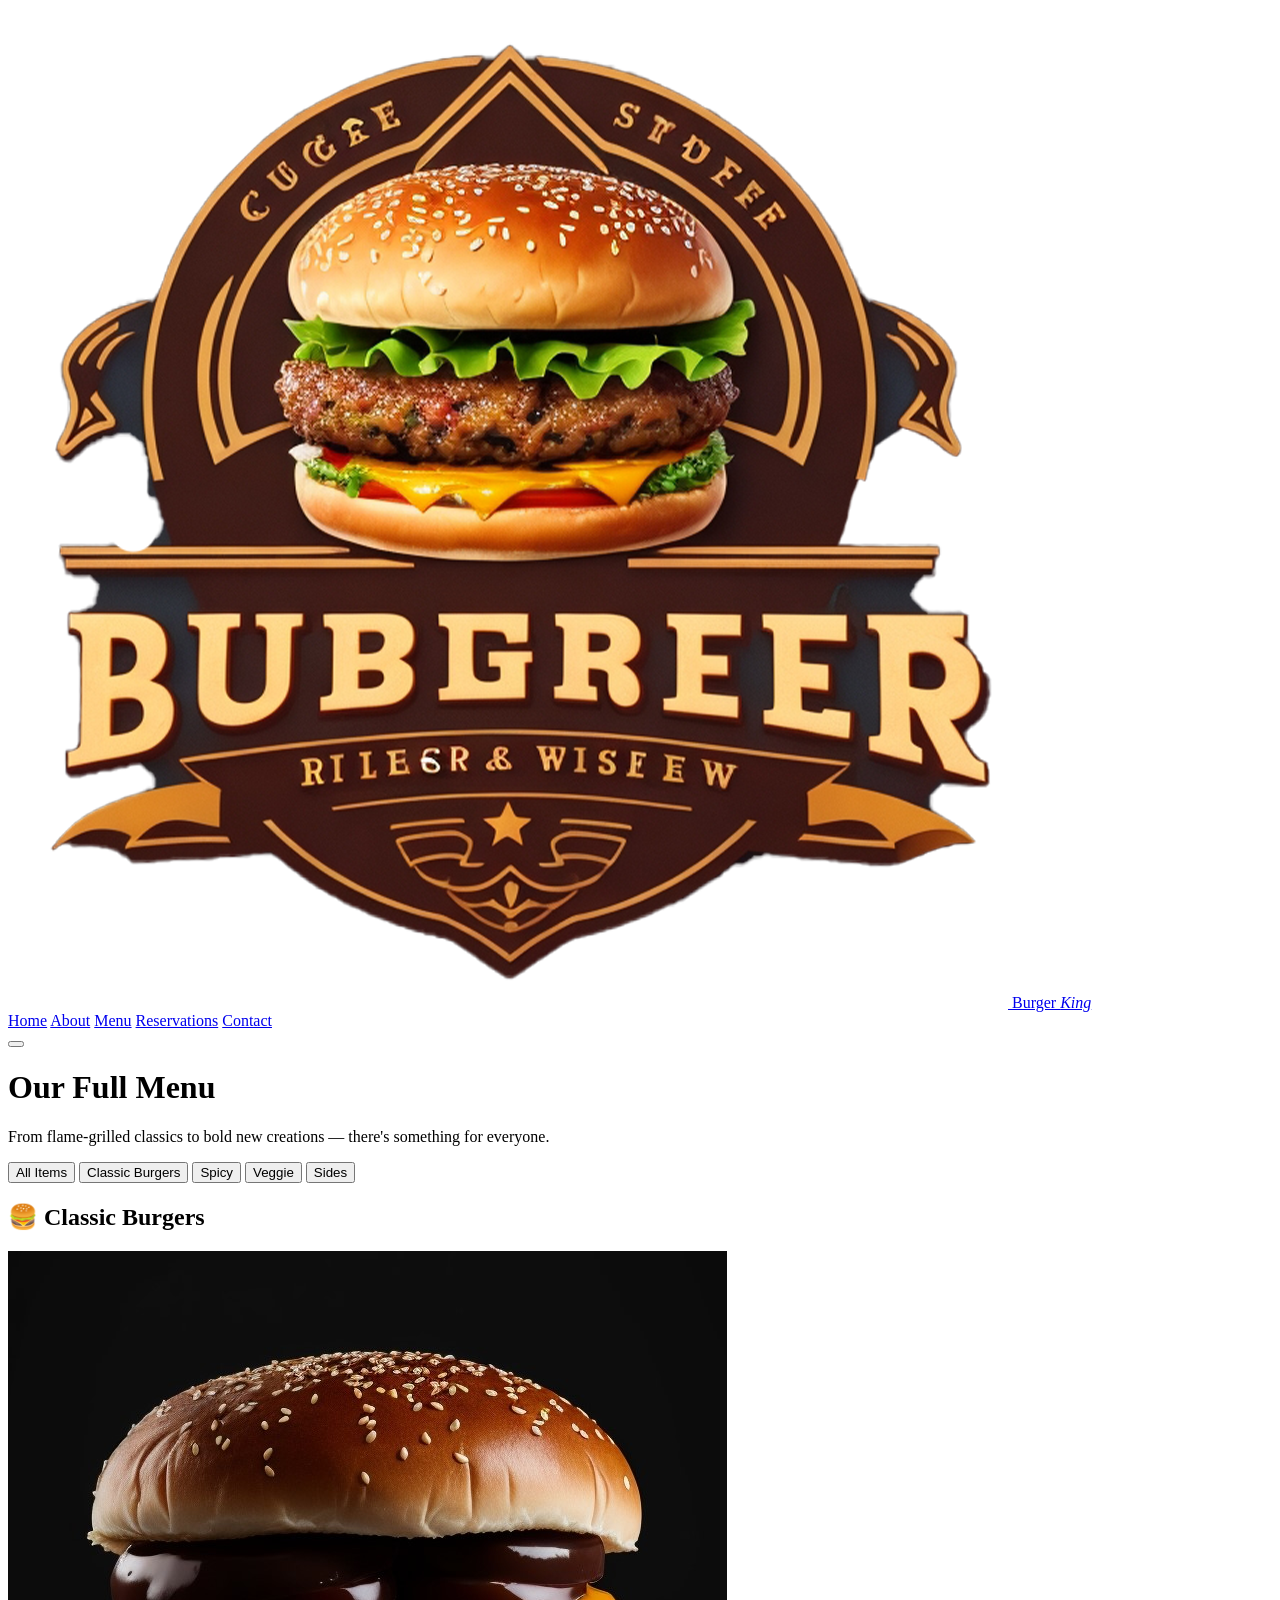
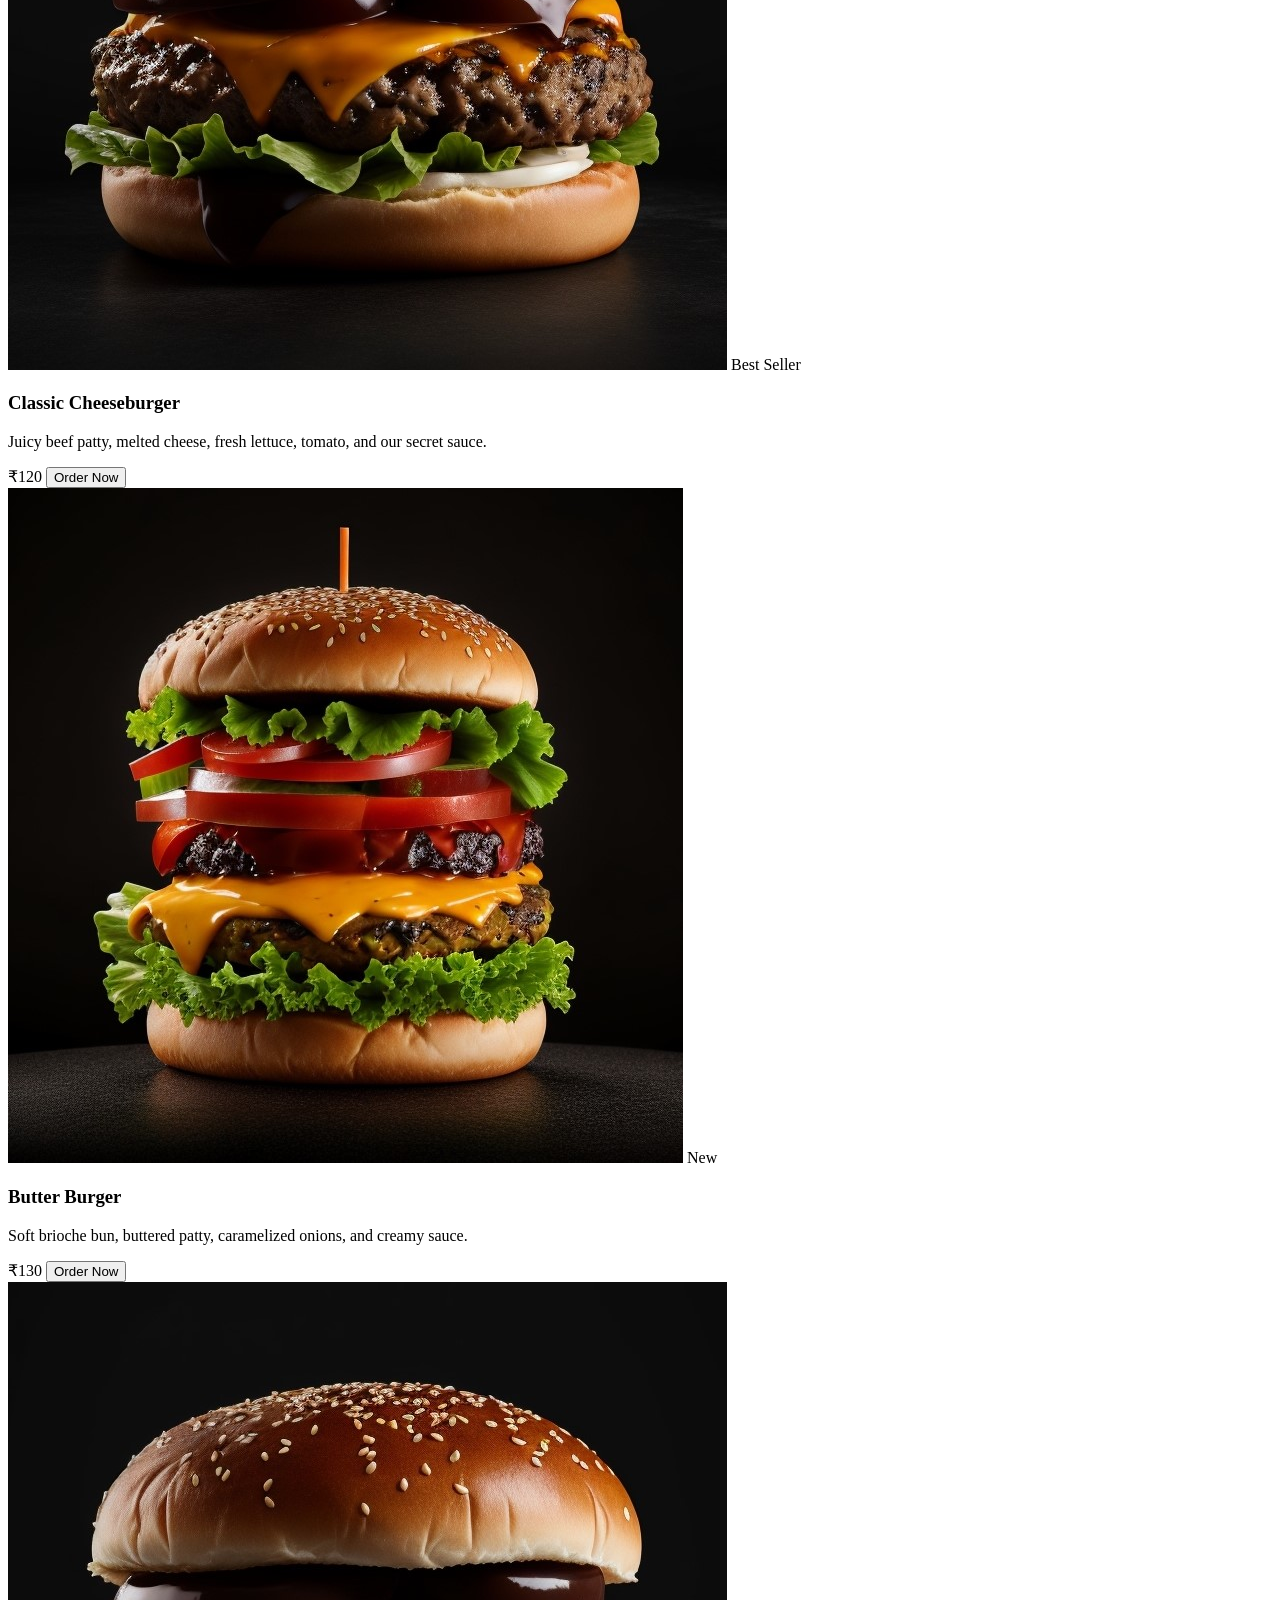
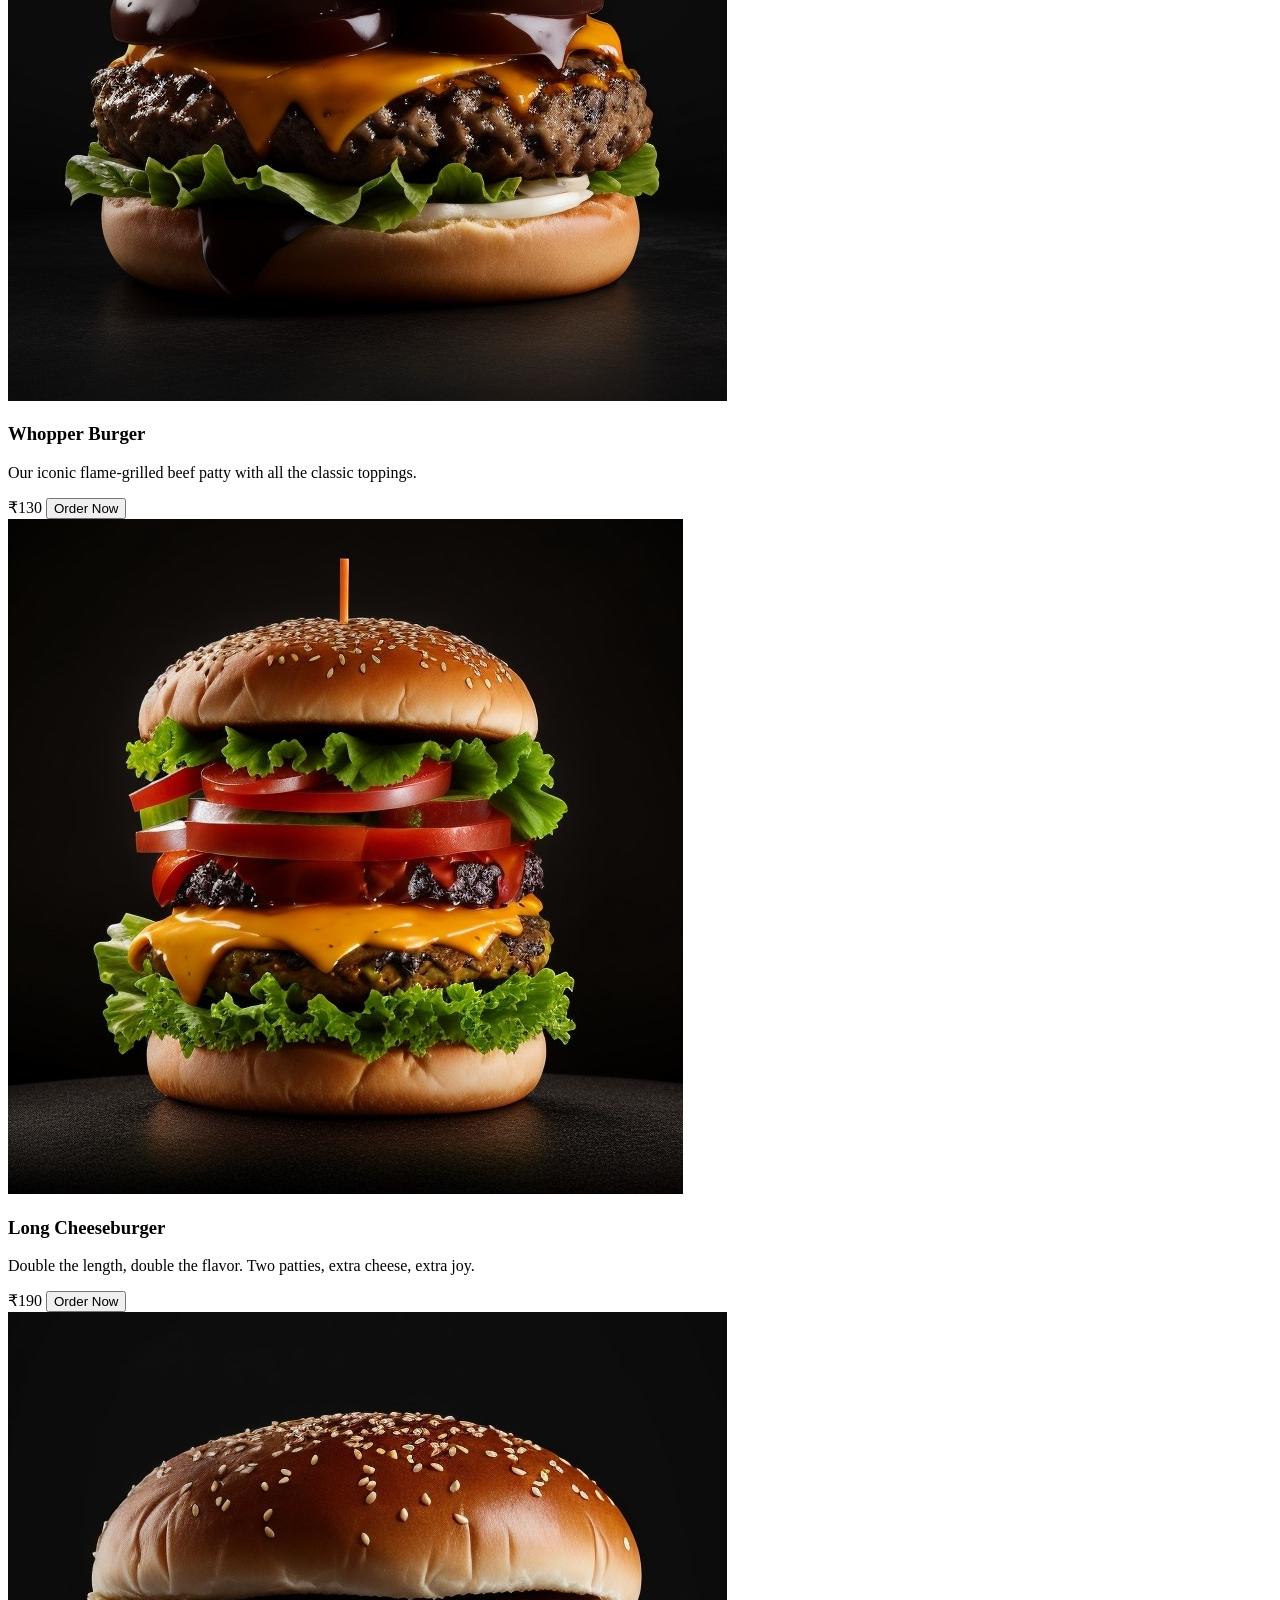
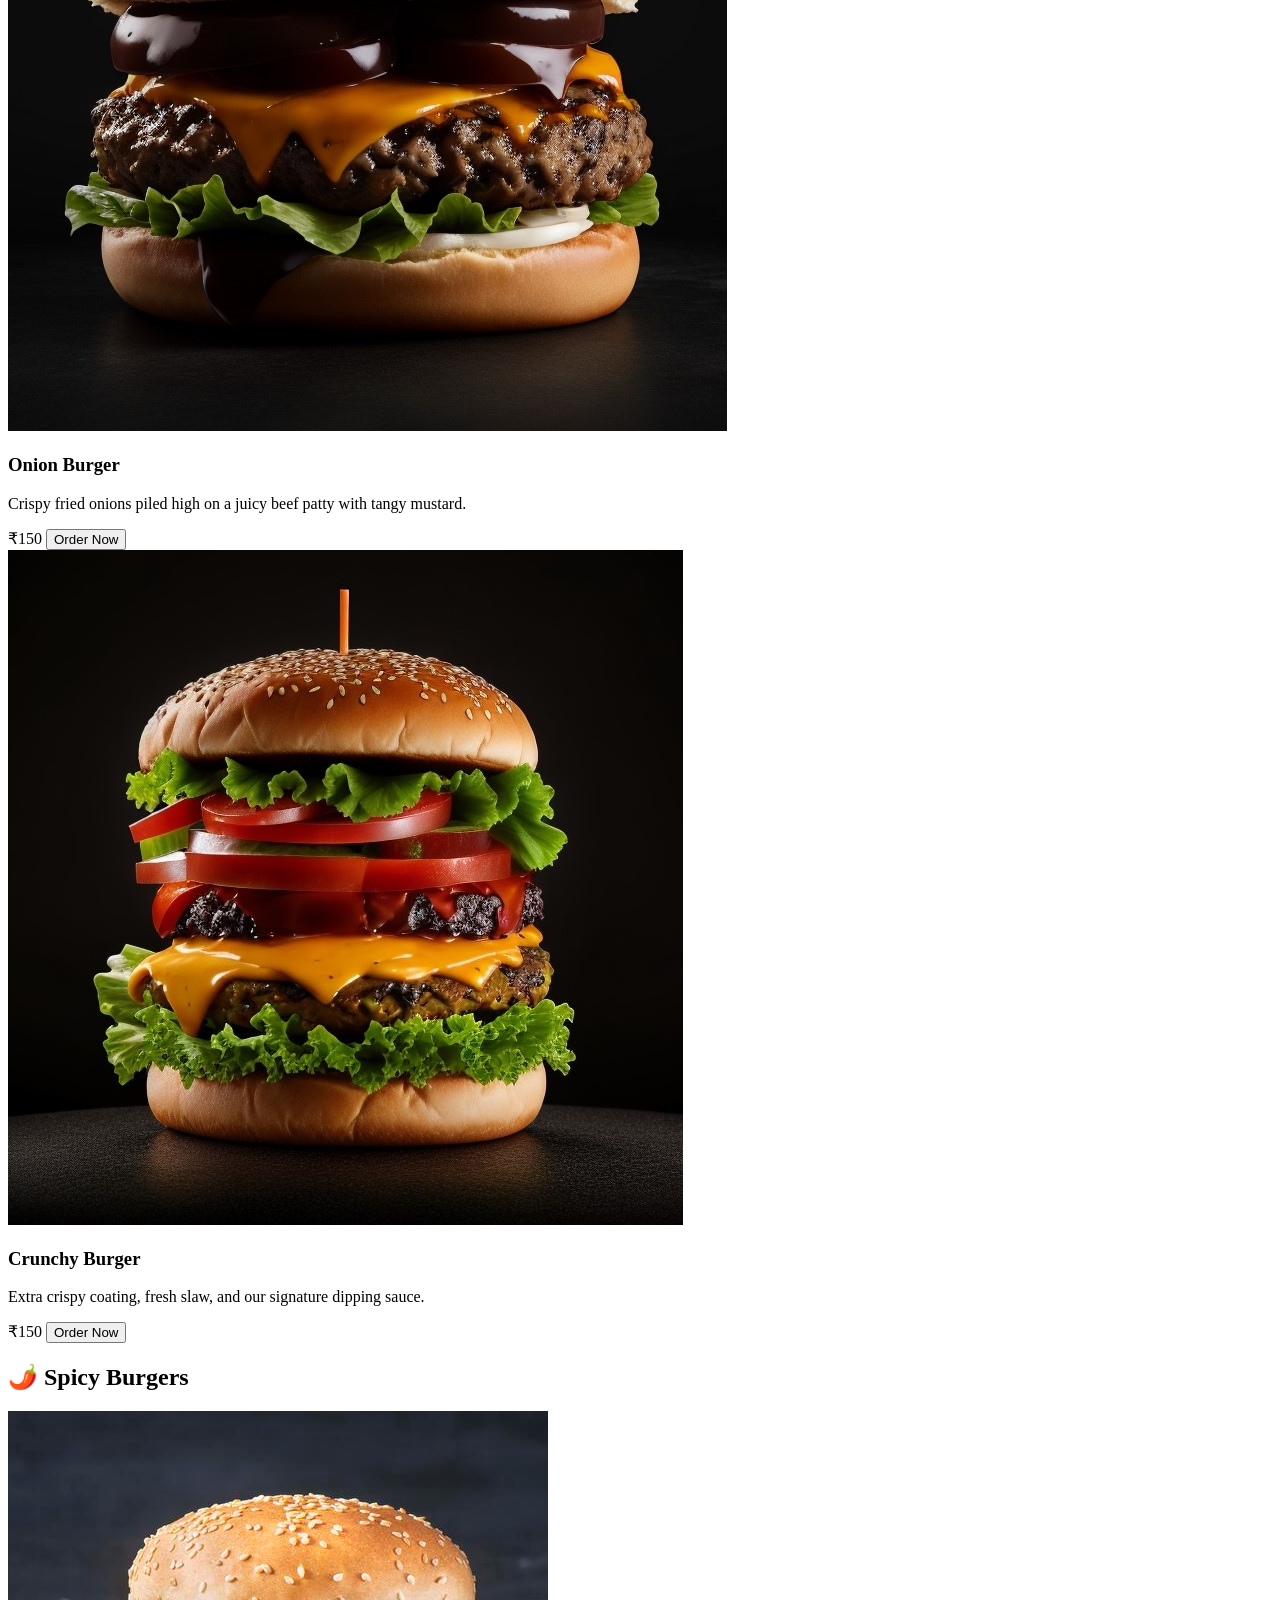
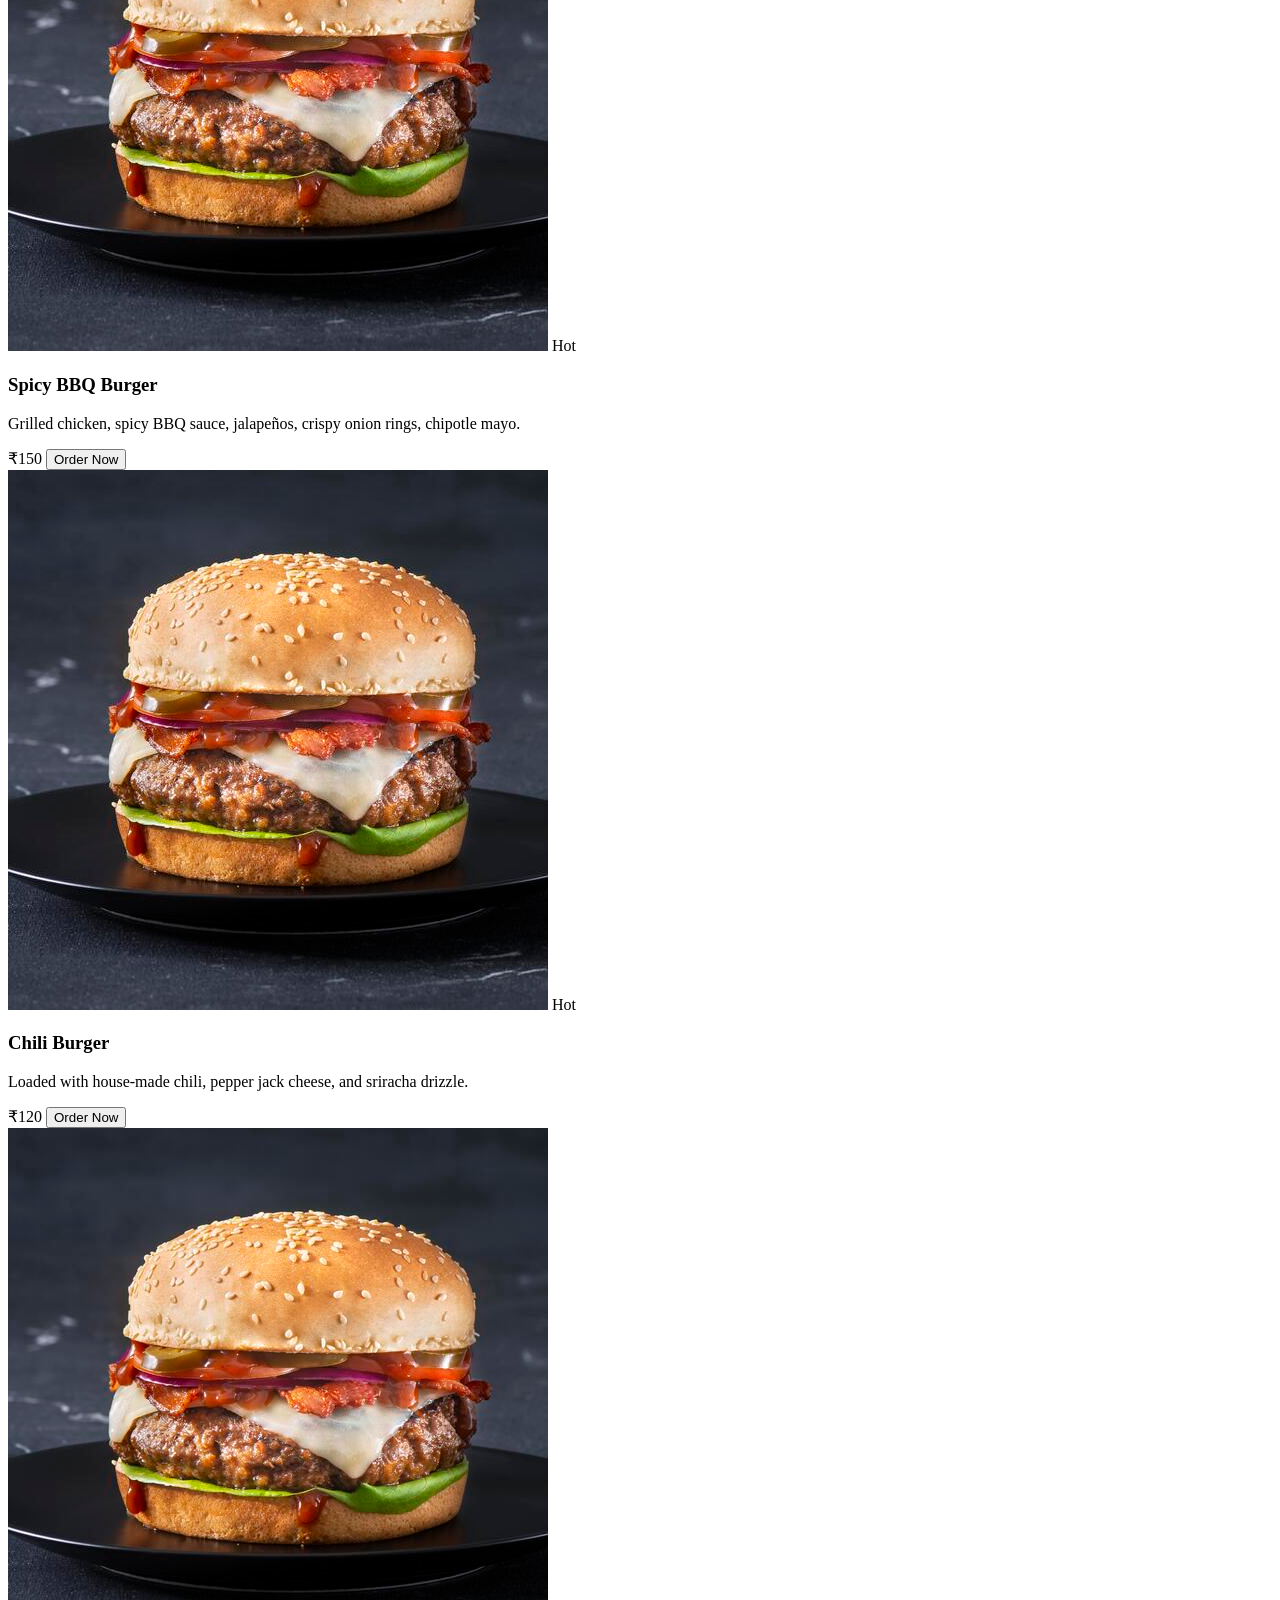
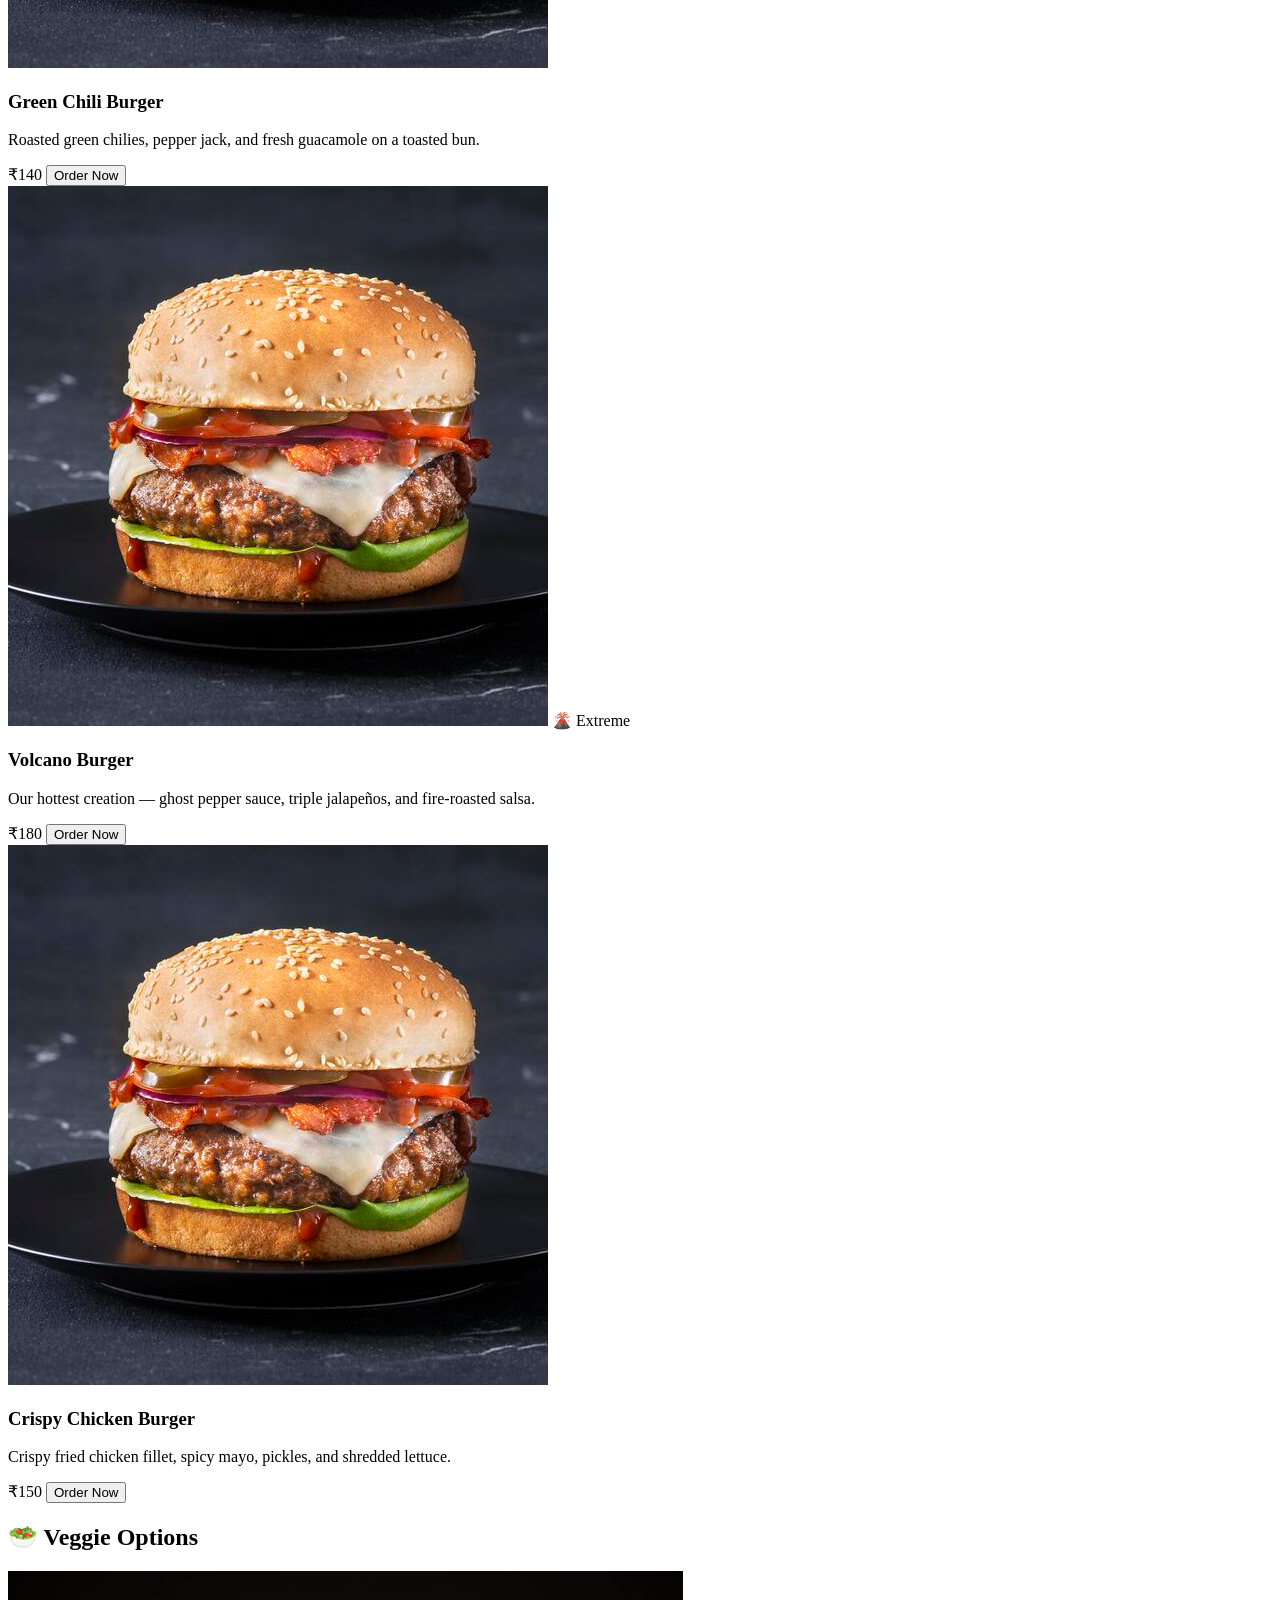
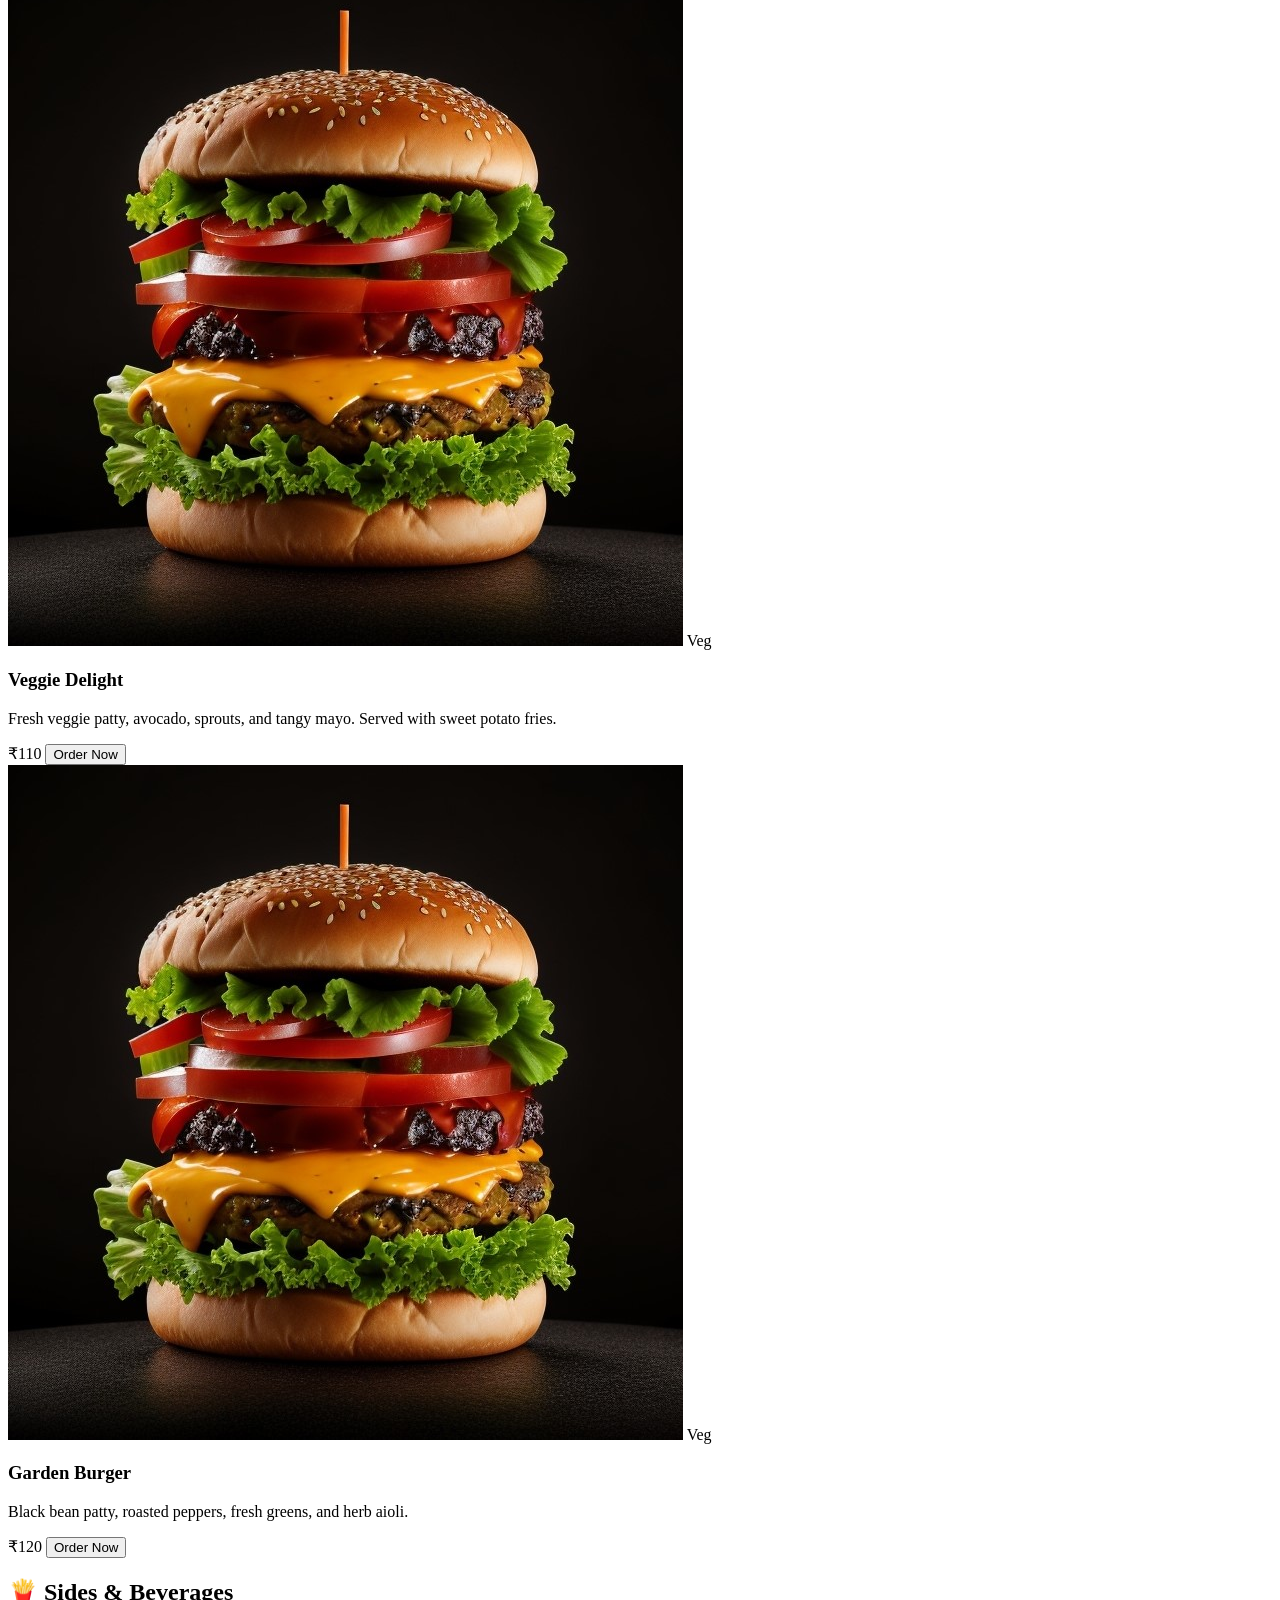
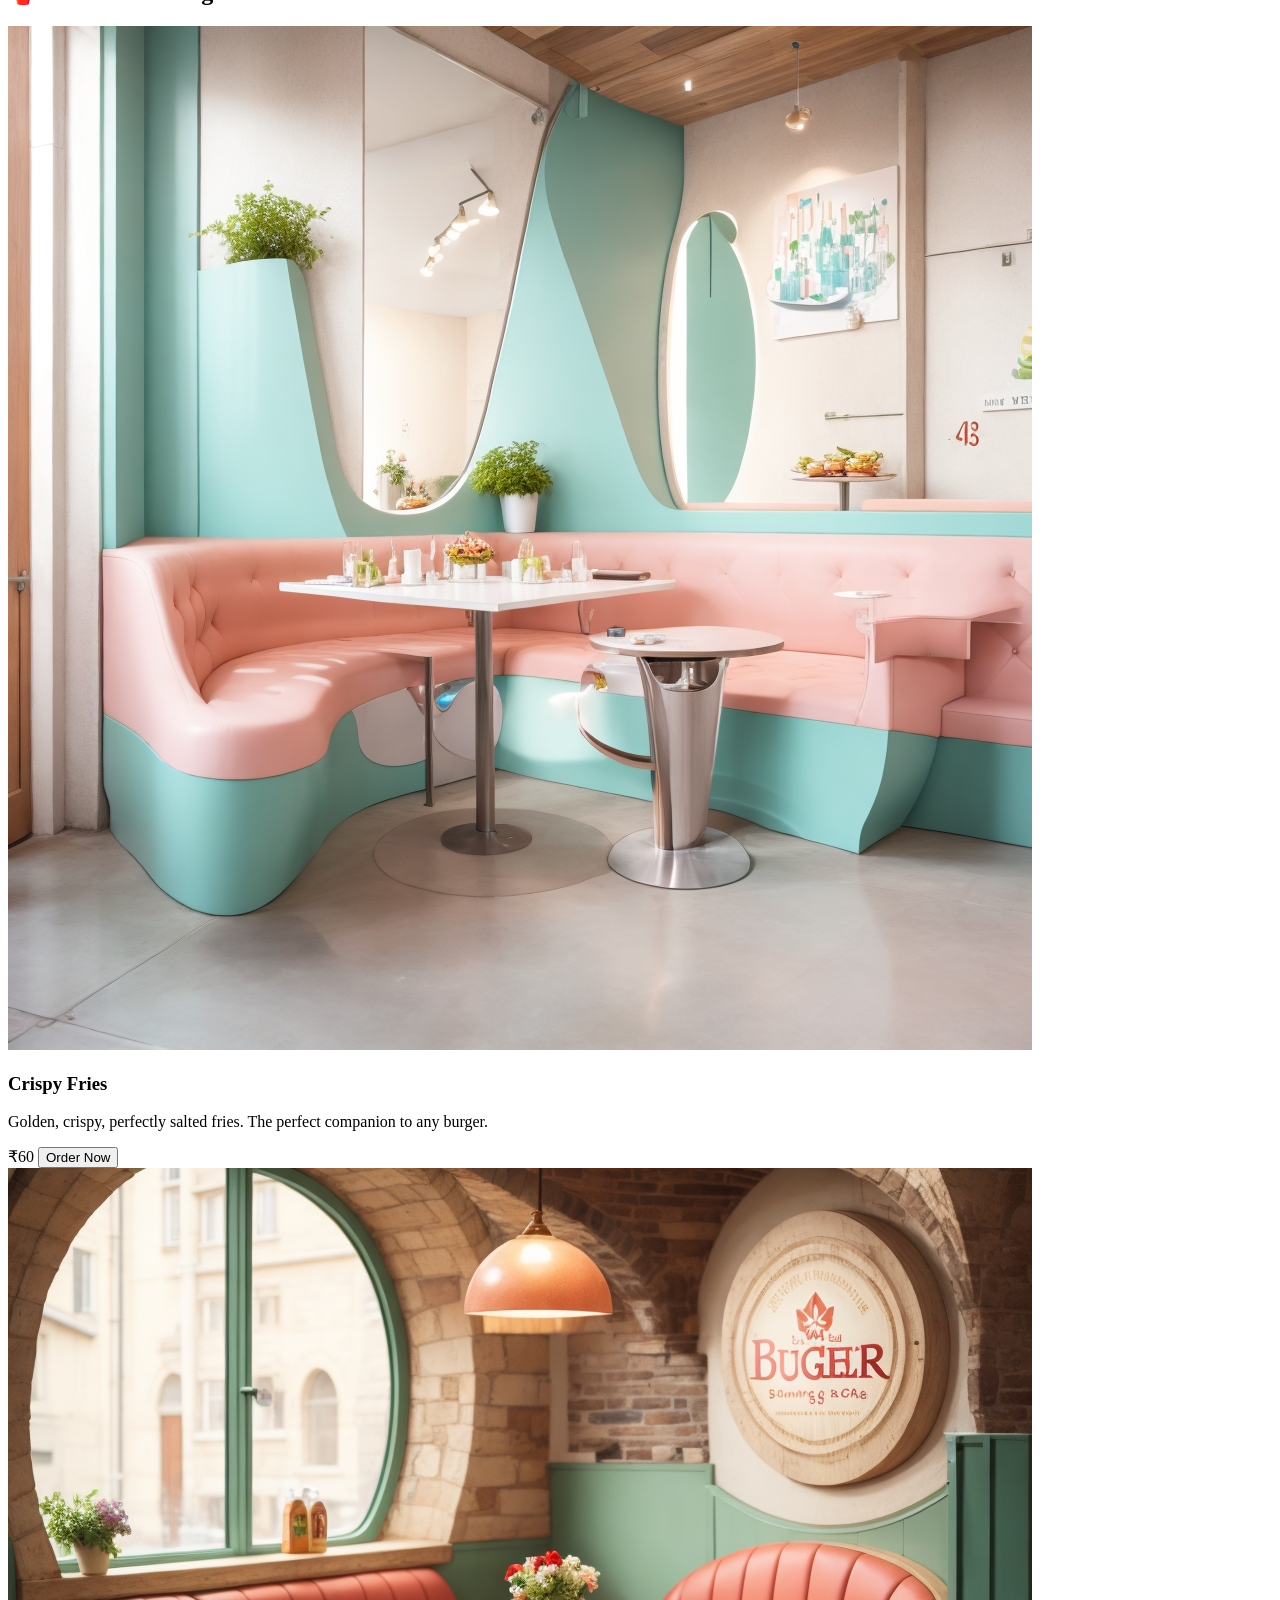
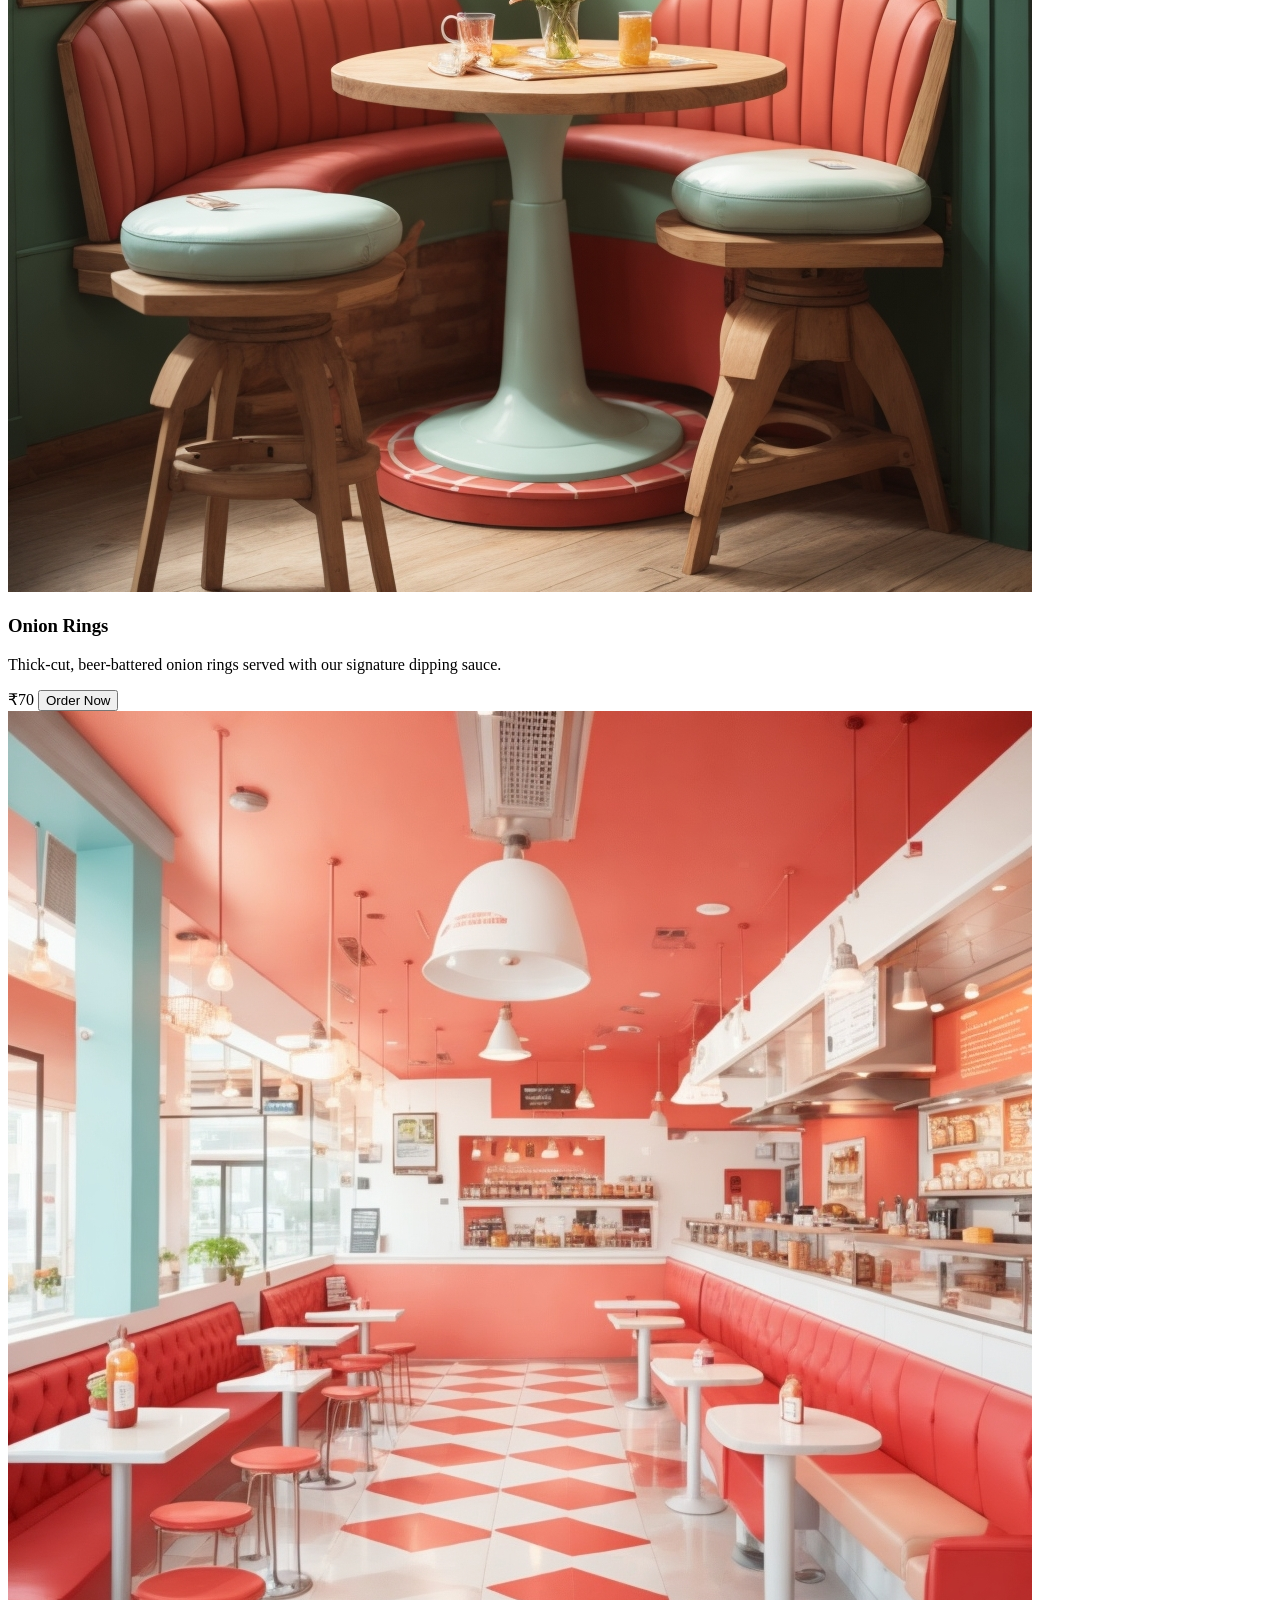
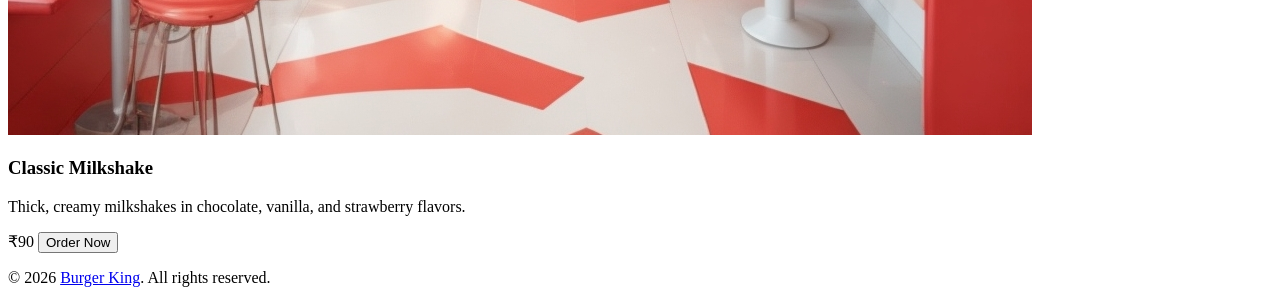
==== pages/menu.html @ 48c85d38 "Add files via upload Initial Burger King project upload" ====
<!DOCTYPE html>
<html lang="en">
<head>
  <meta charset="UTF-8" />
  <meta name="viewport" content="width=device-width, initial-scale=1.0" />
  <title>Menu – Burger King</title>
  <link rel="icon" type="image/png" href="../images/iconlogo.png" />
  <link rel="stylesheet" href="../css/menu-page.css" />
  <link rel="stylesheet" href="https://cdnjs.cloudflare.com/ajax/libs/font-awesome/6.5.0/css/all.min.css" />
</head>
<body>

  <!-- NAVBAR -->
  <header class="navbar">
    <a href="../index.html" class="nav-logo">
      <img src="../images/iconlogo.png" alt="Burger King Logo" />
      <span>Burger <em>King</em></span>
    </a>
    <nav class="nav-links" id="navLinks">
      <a href="../index.html">Home</a>
      <a href="../index.html#about">About</a>
      <a href="menu.html" class="active">Menu</a>
      <a href="../index.html#reservations">Reservations</a>
      <a href="../index.html#contact">Contact</a>
      <a href="login.html" style="background:var(--primary);color:#fff;padding:8px 18px;border-radius:6px;font-weight:600;">Login</a>
    </nav>
    <button class="hamburger" id="hamburger" aria-label="Toggle menu">
      <span></span><span></span><span></span>
    </button>
  </header>

  <!-- PAGE HERO -->
  <div class="page-hero">
    <h1>Our <span>Full Menu</span></h1>
    <p>From flame-grilled classics to bold new creations — there's something for everyone.</p>
  </div>

  <!-- FILTER TABS -->
  <div class="menu-filters">
    <button class="filter-btn active" data-filter="all">All Items</button>
    <button class="filter-btn" data-filter="classic">Classic Burgers</button>
    <button class="filter-btn" data-filter="spicy">Spicy</button>
    <button class="filter-btn" data-filter="veggie">Veggie</button>
    <button class="filter-btn" data-filter="sides">Sides</button>
  </div>

  <!-- MENU SECTION -->
  <main class="menu-section">

    <!-- Classic Burgers -->
    <div class="menu-category" data-category="classic">
      <h2 class="category-title"><span>🍔</span> Classic Burgers</h2>
      <div class="menu-grid">

        <div class="menu-card">
          <div class="menu-card-img">
            <img src="../images/burger1.jpg" alt="Classic Cheeseburger" />
            <span class="badge badge-best">Best Seller</span>
          </div>
          <div class="menu-card-body">
            <h3>Classic Cheeseburger</h3>
            <p>Juicy beef patty, melted cheese, fresh lettuce, tomato, and our secret sauce.</p>
            <div class="menu-card-footer">
              <span class="price">₹120</span>
              <button class="order-btn">Order Now</button>
            </div>
          </div>
        </div>

        <div class="menu-card">
          <div class="menu-card-img">
            <img src="../images/burger2.jpg" alt="Butter Burger" />
            <span class="badge badge-new">New</span>
          </div>
          <div class="menu-card-body">
            <h3>Butter Burger</h3>
            <p>Soft brioche bun, buttered patty, caramelized onions, and creamy sauce.</p>
            <div class="menu-card-footer">
              <span class="price">₹130</span>
              <button class="order-btn">Order Now</button>
            </div>
          </div>
        </div>

        <div class="menu-card">
          <div class="menu-card-img">
            <img src="../images/burger1.jpg" alt="Whopper Burger" />
          </div>
          <div class="menu-card-body">
            <h3>Whopper Burger</h3>
            <p>Our iconic flame-grilled beef patty with all the classic toppings.</p>
            <div class="menu-card-footer">
              <span class="price">₹130</span>
              <button class="order-btn">Order Now</button>
            </div>
          </div>
        </div>

        <div class="menu-card">
          <div class="menu-card-img">
            <img src="../images/burger2.jpg" alt="Long Cheeseburger" />
          </div>
          <div class="menu-card-body">
            <h3>Long Cheeseburger</h3>
            <p>Double the length, double the flavor. Two patties, extra cheese, extra joy.</p>
            <div class="menu-card-footer">
              <span class="price">₹190</span>
              <button class="order-btn">Order Now</button>
            </div>
          </div>
        </div>

        <div class="menu-card">
          <div class="menu-card-img">
            <img src="../images/burger1.jpg" alt="Onion Burger" />
          </div>
          <div class="menu-card-body">
            <h3>Onion Burger</h3>
            <p>Crispy fried onions piled high on a juicy beef patty with tangy mustard.</p>
            <div class="menu-card-footer">
              <span class="price">₹150</span>
              <button class="order-btn">Order Now</button>
            </div>
          </div>
        </div>

        <div class="menu-card">
          <div class="menu-card-img">
            <img src="../images/burger2.jpg" alt="Crunchy Burger" />
          </div>
          <div class="menu-card-body">
            <h3>Crunchy Burger</h3>
            <p>Extra crispy coating, fresh slaw, and our signature dipping sauce.</p>
            <div class="menu-card-footer">
              <span class="price">₹150</span>
              <button class="order-btn">Order Now</button>
            </div>
          </div>
        </div>

      </div>
    </div>

    <!-- Spicy Burgers -->
    <div class="menu-category" data-category="spicy">
      <h2 class="category-title"><span>🌶️</span> Spicy Burgers</h2>
      <div class="menu-grid">

        <div class="menu-card">
          <div class="menu-card-img">
            <img src="../images/spicy.jpg" alt="Spicy BBQ Burger" />
            <span class="badge badge-hot">Hot</span>
          </div>
          <div class="menu-card-body">
            <h3>Spicy BBQ Burger</h3>
            <p>Grilled chicken, spicy BBQ sauce, jalapeños, crispy onion rings, chipotle mayo.</p>
            <div class="menu-card-footer">
              <span class="price">₹150</span>
              <button class="order-btn">Order Now</button>
            </div>
          </div>
        </div>

        <div class="menu-card">
          <div class="menu-card-img">
            <img src="../images/spicy.jpg" alt="Chili Burger" />
            <span class="badge badge-hot">Hot</span>
          </div>
          <div class="menu-card-body">
            <h3>Chili Burger</h3>
            <p>Loaded with house-made chili, pepper jack cheese, and sriracha drizzle.</p>
            <div class="menu-card-footer">
              <span class="price">₹120</span>
              <button class="order-btn">Order Now</button>
            </div>
          </div>
        </div>

        <div class="menu-card">
          <div class="menu-card-img">
            <img src="../images/spicy.jpg" alt="Green Chili Burger" />
          </div>
          <div class="menu-card-body">
            <h3>Green Chili Burger</h3>
            <p>Roasted green chilies, pepper jack, and fresh guacamole on a toasted bun.</p>
            <div class="menu-card-footer">
              <span class="price">₹140</span>
              <button class="order-btn">Order Now</button>
            </div>
          </div>
        </div>

        <div class="menu-card">
          <div class="menu-card-img">
            <img src="../images/spicy.jpg" alt="Volcano Burger" />
            <span class="badge badge-hot">🌋 Extreme</span>
          </div>
          <div class="menu-card-body">
            <h3>Volcano Burger</h3>
            <p>Our hottest creation — ghost pepper sauce, triple jalapeños, and fire-roasted salsa.</p>
            <div class="menu-card-footer">
              <span class="price">₹180</span>
              <button class="order-btn">Order Now</button>
            </div>
          </div>
        </div>

        <div class="menu-card">
          <div class="menu-card-img">
            <img src="../images/spicy.jpg" alt="Crispy Chicken Burger" />
          </div>
          <div class="menu-card-body">
            <h3>Crispy Chicken Burger</h3>
            <p>Crispy fried chicken fillet, spicy mayo, pickles, and shredded lettuce.</p>
            <div class="menu-card-footer">
              <span class="price">₹150</span>
              <button class="order-btn">Order Now</button>
            </div>
          </div>
        </div>

      </div>
    </div>

    <!-- Veggie -->
    <div class="menu-category" data-category="veggie">
      <h2 class="category-title"><span>🥗</span> Veggie Options</h2>
      <div class="menu-grid">

        <div class="menu-card">
          <div class="menu-card-img">
            <img src="../images/burger2.jpg" alt="Veggie Delight" />
            <span class="badge badge-veg">Veg</span>
          </div>
          <div class="menu-card-body">
            <h3>Veggie Delight</h3>
            <p>Fresh veggie patty, avocado, sprouts, and tangy mayo. Served with sweet potato fries.</p>
            <div class="menu-card-footer">
              <span class="price">₹110</span>
              <button class="order-btn">Order Now</button>
            </div>
          </div>
        </div>

        <div class="menu-card">
          <div class="menu-card-img">
            <img src="../images/burger2.jpg" alt="Garden Burger" />
            <span class="badge badge-veg">Veg</span>
          </div>
          <div class="menu-card-body">
            <h3>Garden Burger</h3>
            <p>Black bean patty, roasted peppers, fresh greens, and herb aioli.</p>
            <div class="menu-card-footer">
              <span class="price">₹120</span>
              <button class="order-btn">Order Now</button>
            </div>
          </div>
        </div>

      </div>
    </div>

    <!-- Sides -->
    <div class="menu-category" data-category="sides">
      <h2 class="category-title"><span>🍟</span> Sides & Beverages</h2>
      <div class="menu-grid">

        <div class="menu-card">
          <div class="menu-card-img">
            <img src="../images/gallery1.jpg" alt="Crispy Fries" />
          </div>
          <div class="menu-card-body">
            <h3>Crispy Fries</h3>
            <p>Golden, crispy, perfectly salted fries. The perfect companion to any burger.</p>
            <div class="menu-card-footer">
              <span class="price">₹60</span>
              <button class="order-btn">Order Now</button>
            </div>
          </div>
        </div>

        <div class="menu-card">
          <div class="menu-card-img">
            <img src="../images/gallery2.jpg" alt="Onion Rings" />
          </div>
          <div class="menu-card-body">
            <h3>Onion Rings</h3>
            <p>Thick-cut, beer-battered onion rings served with our signature dipping sauce.</p>
            <div class="menu-card-footer">
              <span class="price">₹70</span>
              <button class="order-btn">Order Now</button>
            </div>
          </div>
        </div>

        <div class="menu-card">
          <div class="menu-card-img">
            <img src="../images/gallery3.jpg" alt="Milkshake" />
          </div>
          <div class="menu-card-body">
            <h3>Classic Milkshake</h3>
            <p>Thick, creamy milkshakes in chocolate, vanilla, and strawberry flavors.</p>
            <div class="menu-card-footer">
              <span class="price">₹90</span>
              <button class="order-btn">Order Now</button>
            </div>
          </div>
        </div>

      </div>
    </div>

  </main>

  <!-- FOOTER -->
  <footer class="footer">
    <p>&copy; 2026 <a href="../index.html">Burger King</a>. All rights reserved.</p>
  </footer>

  <div class="toast"></div>
  <script src="../js/menu.js"></script>
</body>
</html>
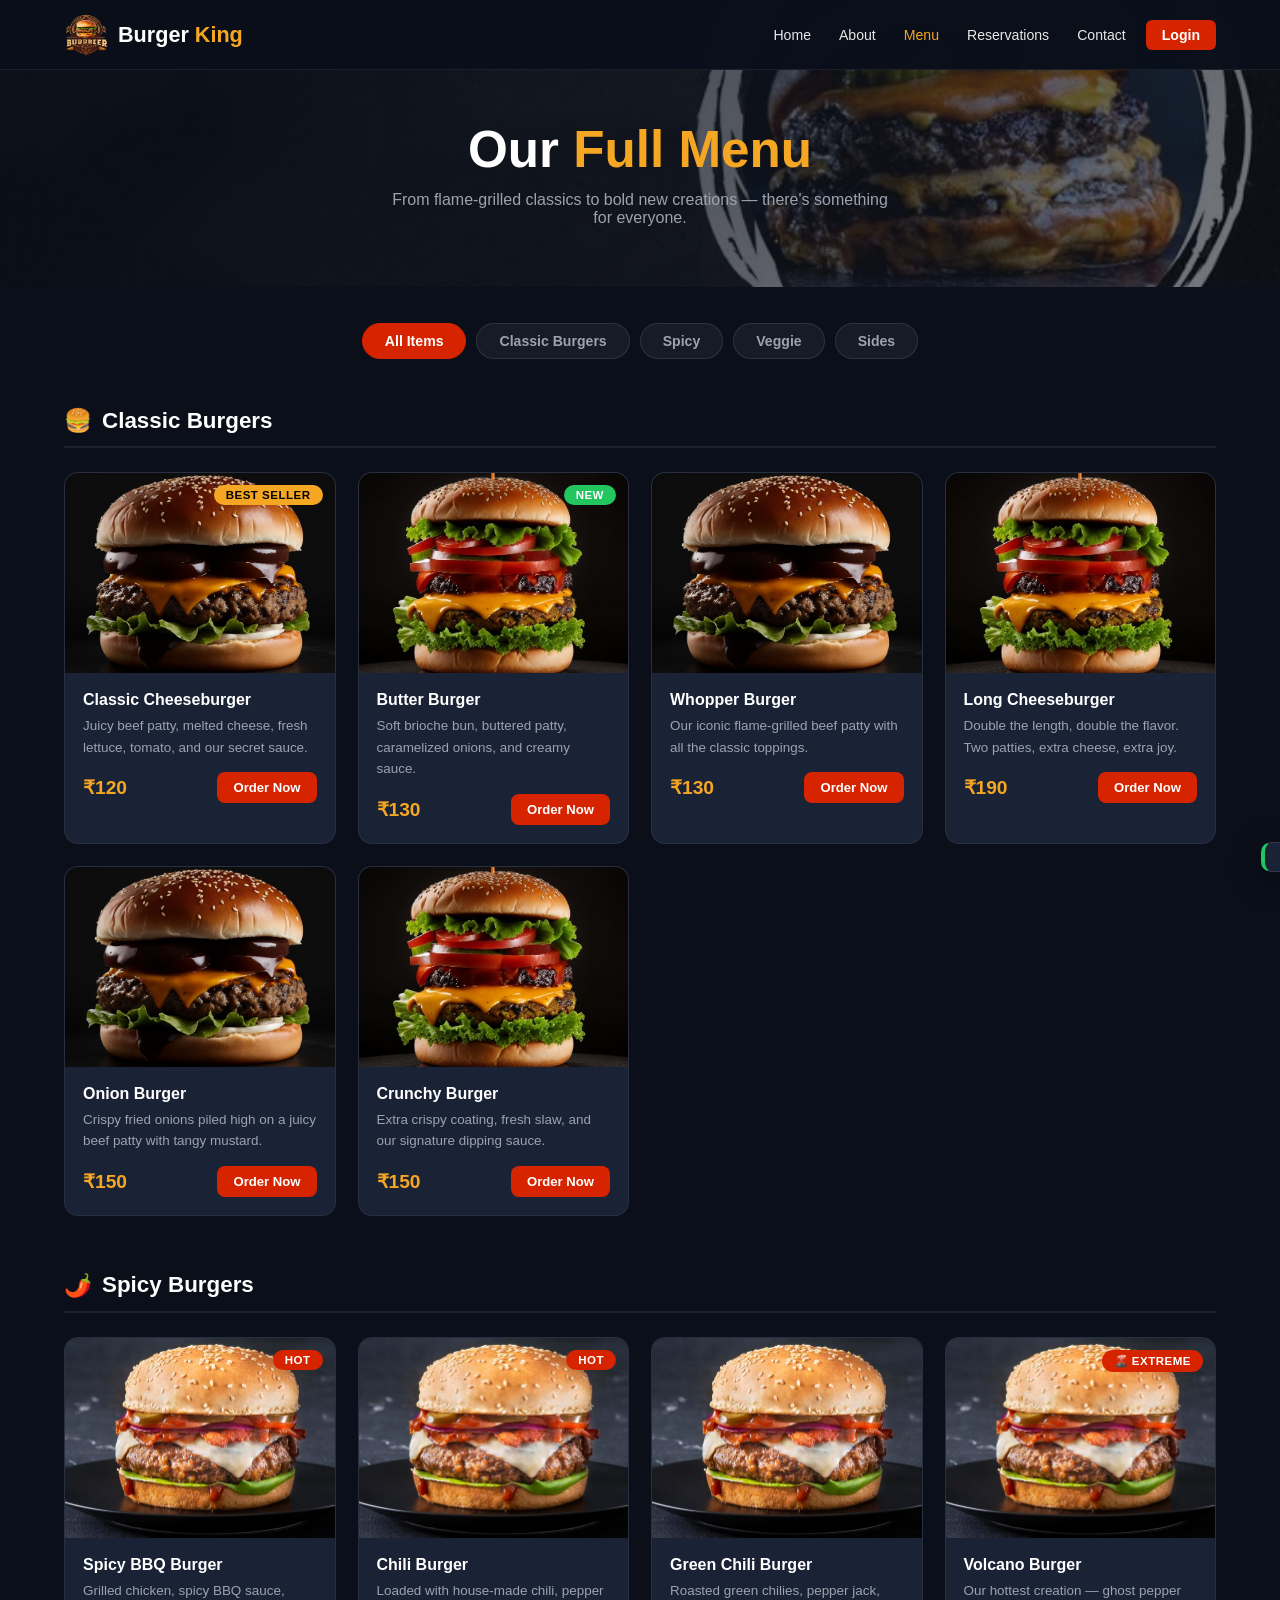
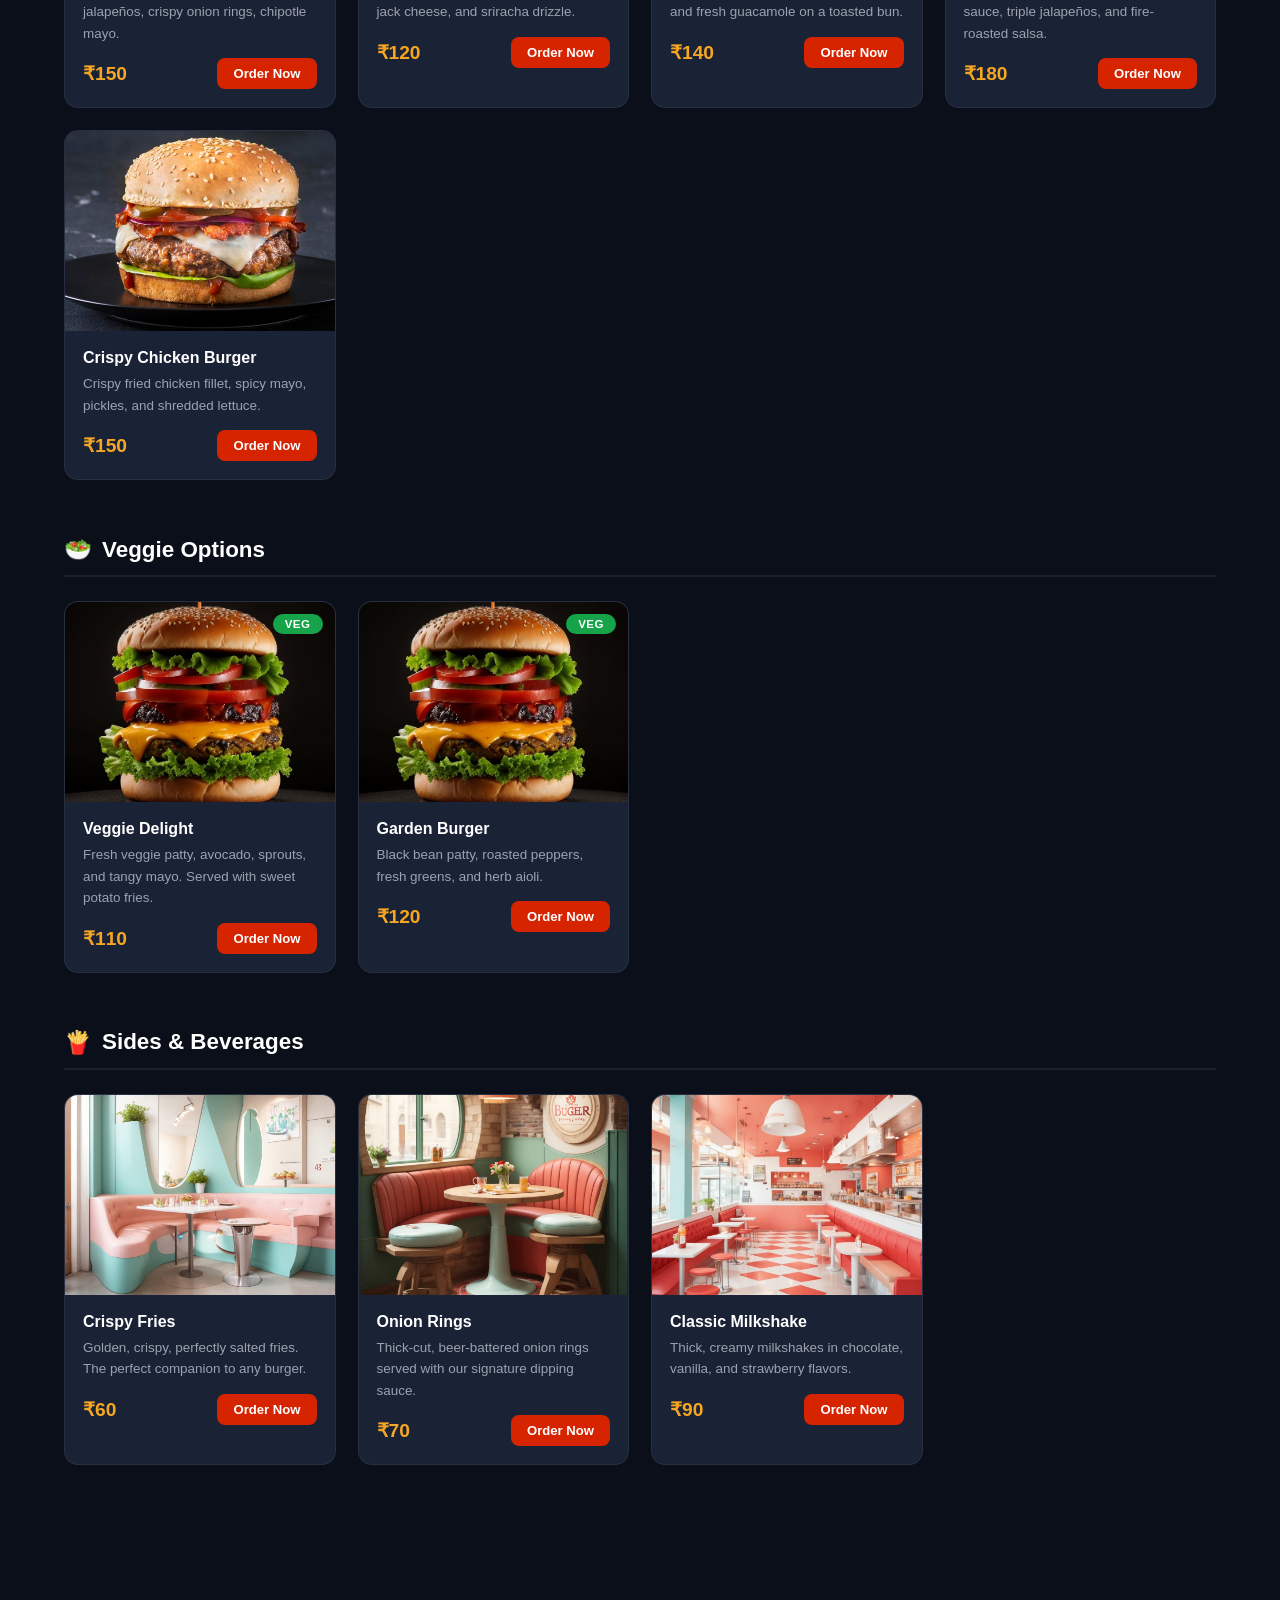
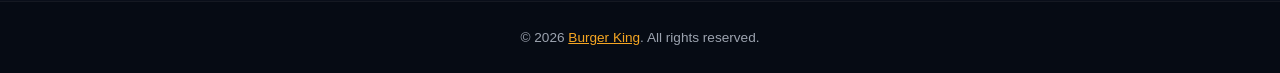
==== commit 2c8d9aff: "Add files via upload" ====
--- a/pages/menu.html
+++ b/pages/menu.html
@@ -22,7 +22,7 @@
       <a href="menu.html" class="active">Menu</a>
       <a href="../index.html#reservations">Reservations</a>
       <a href="../index.html#contact">Contact</a>
-      <a href="login.html" style="background:var(--primary);color:#fff;padding:8px 18px;border-radius:6px;font-weight:600;">Login</a>
+      <a href="login.html" class="nav-login">Login</a>
     </nav>
     <button class="hamburger" id="hamburger" aria-label="Toggle menu">
       <span></span><span></span><span></span>
--- a/css/menu-page.css
+++ b/css/menu-page.css
@@ -0,0 +1,489 @@
+/* =============================================
+   BURGER KING - Full Menu Page
+   ============================================= */
+
+@import url('https://fonts.googleapis.com/css2?family=Poppins:wght@300;400;500;600;700;800&display=swap');
+
+*, *::before, *::after { margin: 0; padding: 0; box-sizing: border-box; }
+
+:root {
+  --primary:    #d62300;
+  --secondary:  #f5a623;
+  --dark:       #0a0f1a;
+  --dark2:      #111827;
+  --card-bg:    #1a2235;
+  --text:       #e8e8e8;
+  --muted:      #9ca3af;
+  --white:      #ffffff;
+  --radius:     10px;
+  --shadow:     0 8px 32px rgba(0,0,0,0.4);
+  --transition: 0.3s ease;
+}
+
+html { scroll-behavior: smooth; }
+
+body {
+  font-family: 'Poppins', sans-serif;
+  background: var(--dark);
+  color: var(--text);
+  overflow-x: hidden;
+}
+
+/* =============================================
+   NAVBAR
+   ============================================= */
+.navbar {
+  position: fixed;
+  top: 0; left: 0;
+  width: 100%;
+  height: 70px;
+  z-index: 1000;
+  display: flex;
+  align-items: center;
+  justify-content: space-between;
+  padding: 0 5%;
+  background: rgba(10,15,26,0.97);
+  backdrop-filter: blur(14px);
+  border-bottom: 1px solid rgba(255,255,255,0.07);
+  box-sizing: border-box;
+}
+
+/* Logo */
+.nav-logo {
+  display: flex;
+  align-items: center;
+  gap: 10px;
+  text-decoration: none;
+  flex-shrink: 0;
+  min-width: 0;
+}
+
+.nav-logo img {
+  height: 44px;
+  width: auto;
+  display: block;
+  flex-shrink: 0;
+}
+
+.nav-logo span {
+  font-size: 1.35rem;
+  font-weight: 800;
+  color: var(--white);
+  white-space: nowrap;
+  line-height: 1;
+}
+
+.nav-logo span em {
+  color: var(--secondary);
+  font-style: normal;
+}
+
+/* Desktop nav links */
+.nav-links {
+  display: flex;
+  align-items: center;
+  gap: 4px;
+}
+
+.nav-links a {
+  color: var(--text);
+  font-size: 0.88rem;
+  font-weight: 500;
+  padding: 7px 12px;
+  border-radius: 6px;
+  white-space: nowrap;
+  transition: color var(--transition), background var(--transition);
+  text-decoration: none;
+}
+
+.nav-links a:hover { color: var(--white); background: rgba(255,255,255,0.07); }
+.nav-links a.active { color: var(--secondary); }
+
+/* Login button inside nav */
+.nav-links .nav-login {
+  background: var(--primary);
+  color: var(--white) !important;
+  padding: 7px 16px;
+  border-radius: 6px;
+  font-weight: 600;
+  margin-left: 4px;
+}
+
+.nav-links .nav-login:hover {
+  background: #b81e00;
+}
+
+/* Hamburger — hidden on desktop */
+.hamburger {
+  display: none;
+  flex-direction: column;
+  justify-content: center;
+  align-items: center;
+  gap: 5px;
+  width: 40px;
+  height: 40px;
+  padding: 0;
+  background: transparent;
+  border: none;
+  outline: none;
+  cursor: pointer;
+  -webkit-appearance: none;
+  appearance: none;
+  flex-shrink: 0;
+}
+
+.hamburger span {
+  display: block;
+  width: 22px;
+  height: 2px;
+  background: var(--white);
+  border-radius: 2px;
+  transition: all var(--transition);
+  pointer-events: none;
+}
+
+.hamburger.open span:nth-child(1) { transform: translateY(7px) rotate(45deg); }
+.hamburger.open span:nth-child(2) { opacity: 0; transform: scaleX(0); }
+.hamburger.open span:nth-child(3) { transform: translateY(-7px) rotate(-45deg); }
+
+/* =============================================
+   PAGE HERO
+   ============================================= */
+.page-hero {
+  padding: 120px 5% 60px;
+  background: linear-gradient(135deg, rgba(10,15,26,0.88), rgba(10,15,26,0.55)),
+              url('../images/menubackground.jpg') center/cover no-repeat;
+  text-align: center;
+}
+
+.page-hero h1 {
+  font-size: clamp(2rem, 4vw, 3.2rem);
+  font-weight: 800;
+  color: var(--white);
+  margin-bottom: 12px;
+}
+
+.page-hero h1 span { color: var(--secondary); }
+
+.page-hero p {
+  color: var(--muted);
+  font-size: 1rem;
+  max-width: 500px;
+  margin: 0 auto;
+}
+
+/* =============================================
+   FILTER TABS
+   ============================================= */
+.menu-filters {
+  padding: 36px 5% 0;
+  display: flex;
+  justify-content: center;
+  gap: 10px;
+  flex-wrap: wrap;
+}
+
+.filter-btn {
+  background: rgba(255,255,255,0.05);
+  border: 1px solid rgba(255,255,255,0.1);
+  color: var(--muted);
+  padding: 9px 22px;
+  border-radius: 30px;
+  font-family: inherit;
+  font-size: 0.88rem;
+  font-weight: 600;
+  cursor: pointer;
+  transition: all var(--transition);
+  white-space: nowrap;
+}
+
+.filter-btn:hover,
+.filter-btn.active {
+  background: var(--primary);
+  border-color: var(--primary);
+  color: var(--white);
+}
+
+/* =============================================
+   MENU SECTION
+   ============================================= */
+.menu-section { padding: 48px 5% 80px; }
+
+.menu-category { margin-bottom: 56px; }
+
+.category-title {
+  font-size: 1.4rem;
+  font-weight: 700;
+  color: var(--white);
+  margin-bottom: 24px;
+  padding-bottom: 12px;
+  border-bottom: 2px solid rgba(255,255,255,0.07);
+  display: flex;
+  align-items: center;
+  gap: 10px;
+}
+
+.menu-grid {
+  display: grid;
+  grid-template-columns: repeat(auto-fill, minmax(260px, 1fr));
+  gap: 22px;
+}
+
+.menu-card {
+  background: var(--card-bg);
+  border-radius: 14px;
+  overflow: hidden;
+  border: 1px solid rgba(255,255,255,0.06);
+  transition: transform var(--transition), box-shadow var(--transition);
+}
+
+.menu-card:hover {
+  transform: translateY(-6px);
+  box-shadow: 0 20px 50px rgba(0,0,0,0.5);
+}
+
+.menu-card-img {
+  height: 200px;
+  overflow: hidden;
+  position: relative;
+}
+
+.menu-card-img img {
+  width: 100%; height: 100%;
+  object-fit: cover;
+  transition: transform 0.5s ease;
+}
+
+.menu-card:hover .menu-card-img img { transform: scale(1.08); }
+
+.badge {
+  position: absolute;
+  top: 12px; right: 12px;
+  padding: 4px 12px;
+  border-radius: 20px;
+  font-size: 0.72rem;
+  font-weight: 700;
+  text-transform: uppercase;
+  letter-spacing: 0.5px;
+}
+
+.badge-hot  { background: var(--primary);  color: var(--white); }
+.badge-new  { background: #22c55e;         color: var(--white); }
+.badge-veg  { background: #16a34a;         color: var(--white); }
+.badge-best { background: var(--secondary); color: #000; }
+
+.menu-card-body { padding: 18px; }
+
+.menu-card-body h3 {
+  font-size: 1rem;
+  font-weight: 700;
+  color: var(--white);
+  margin-bottom: 6px;
+}
+
+.menu-card-body p {
+  color: var(--muted);
+  font-size: 0.84rem;
+  line-height: 1.6;
+  margin-bottom: 14px;
+}
+
+.menu-card-footer {
+  display: flex;
+  align-items: center;
+  justify-content: space-between;
+}
+
+.price {
+  font-size: 1.2rem;
+  font-weight: 800;
+  color: var(--secondary);
+}
+
+.order-btn {
+  background: var(--primary);
+  color: var(--white);
+  border: none;
+  padding: 8px 16px;
+  border-radius: 8px;
+  font-family: inherit;
+  font-size: 0.82rem;
+  font-weight: 600;
+  cursor: pointer;
+  transition: background var(--transition), transform var(--transition);
+}
+
+.order-btn:hover { background: #b81e00; transform: scale(1.04); }
+
+/* =============================================
+   FOOTER
+   ============================================= */
+.footer {
+  background: #060b14;
+  padding: 28px 5%;
+  border-top: 1px solid rgba(255,255,255,0.06);
+  text-align: center;
+}
+
+.footer p { color: var(--muted); font-size: 0.85rem; }
+.footer a { color: var(--secondary); }
+
+/* =============================================
+   TOAST
+   ============================================= */
+.toast {
+  position: fixed;
+  bottom: 28px; right: 28px;
+  background: var(--card-bg);
+  border: 1px solid rgba(255,255,255,0.1);
+  border-left: 4px solid #22c55e;
+  color: var(--white);
+  padding: 14px 20px;
+  border-radius: 10px;
+  font-size: 0.88rem;
+  box-shadow: var(--shadow);
+  z-index: 9999;
+  transform: translateX(120%);
+  transition: transform 0.4s cubic-bezier(0.34, 1.56, 0.64, 1);
+  max-width: 320px;
+}
+
+.toast.show { transform: translateX(0); }
+
+/* =============================================
+   RESPONSIVE — TABLET 768px
+   ============================================= */
+@media (max-width: 768px) {
+
+  /* Navbar shrinks, hamburger appears */
+  .navbar {
+    height: 62px;
+    padding: 0 4%;
+  }
+
+  .nav-logo img  { height: 38px; }
+  .nav-logo span { font-size: 1.1rem; }
+
+  /* Show hamburger */
+  .hamburger { display: flex; }
+
+  /* Hide desktop links — slide them off screen */
+  .nav-links {
+    position: fixed;
+    top: 62px;
+    left: 0;
+    right: 0;
+    width: 100%;
+    background: rgba(10,15,26,0.99);
+    flex-direction: column;
+    align-items: stretch;
+    padding: 10px 4% 20px;
+    gap: 2px;
+    /* Hidden by default */
+    visibility: hidden;
+    opacity: 0;
+    transform: translateY(-8px);
+    transition: opacity var(--transition), transform var(--transition), visibility var(--transition);
+    border-bottom: 1px solid rgba(255,255,255,0.08);
+    z-index: 999;
+    max-height: calc(100vh - 62px);
+    overflow-y: auto;
+    box-sizing: border-box;
+  }
+
+  /* Shown when open */
+  .nav-links.open {
+    visibility: visible;
+    opacity: 1;
+    transform: translateY(0);
+  }
+
+  .nav-links a {
+    width: 100%;
+    padding: 13px 16px;
+    font-size: 0.95rem;
+    border-radius: 8px;
+    display: block;
+    white-space: normal;
+  }
+
+  /* Reset login button style inside mobile menu */
+  .nav-links .nav-login {
+    background: var(--primary);
+    color: var(--white) !important;
+    text-align: center;
+    margin-left: 0;
+    margin-top: 6px;
+    border-radius: 8px;
+  }
+
+  /* Page hero */
+  .page-hero { padding: 94px 4% 40px; }
+  .page-hero h1 { font-size: clamp(1.6rem, 7vw, 2.4rem); }
+  .page-hero p  { font-size: 0.9rem; }
+
+  /* Filters */
+  .menu-filters { padding: 24px 4% 0; gap: 8px; }
+  .filter-btn   { padding: 8px 14px; font-size: 0.8rem; }
+
+  /* Menu grid */
+  .menu-section { padding: 30px 4% 60px; }
+  .menu-grid    { grid-template-columns: repeat(2, 1fr); gap: 12px; }
+  .menu-card-img { height: 150px; }
+  .menu-card-body { padding: 12px; }
+  .menu-card-body h3 { font-size: 0.9rem; }
+  .menu-card-body p  { font-size: 0.76rem; margin-bottom: 8px; }
+  .price     { font-size: 1rem; }
+  .order-btn { padding: 6px 10px; font-size: 0.76rem; }
+  .category-title { font-size: 1.1rem; }
+}
+
+/* =============================================
+   RESPONSIVE — MOBILE 480px
+   ============================================= */
+@media (max-width: 480px) {
+
+  .navbar {
+    height: 58px;
+    padding: 0 4%;
+  }
+
+  .nav-logo img  { height: 34px; }
+  .nav-logo span { font-size: 1rem; }
+
+  .nav-links { top: 58px; max-height: calc(100vh - 58px); }
+
+  .page-hero { padding: 82px 4% 32px; }
+  .page-hero h1 { font-size: clamp(1.4rem, 8vw, 2rem); }
+
+  .menu-grid    { grid-template-columns: 1fr; gap: 14px; }
+  .menu-card-img { height: 190px; }
+  .menu-card-body { padding: 14px; }
+  .menu-card-body h3 { font-size: 0.98rem; }
+  .menu-card-body p  { font-size: 0.82rem; }
+  .price     { font-size: 1.1rem; }
+  .order-btn { padding: 8px 14px; font-size: 0.8rem; }
+
+  .menu-filters { padding: 20px 4% 0; gap: 6px; }
+  .filter-btn   { padding: 7px 12px; font-size: 0.78rem; }
+
+  .toast {
+    bottom: 14px; right: 10px; left: 10px;
+    max-width: none;
+    transform: translateY(120%);
+    font-size: 0.82rem;
+    padding: 12px 14px;
+  }
+  .toast.show { transform: translateY(0); }
+}
+
+/* =============================================
+   RESPONSIVE — SMALL 360px
+   ============================================= */
+@media (max-width: 360px) {
+  .navbar { height: 54px; padding: 0 3.5%; }
+  .nav-logo img  { height: 30px; }
+  .nav-logo span { font-size: 0.9rem; }
+  .nav-links { top: 54px; max-height: calc(100vh - 54px); }
+  .page-hero h1 { font-size: 1.4rem; }
+}
